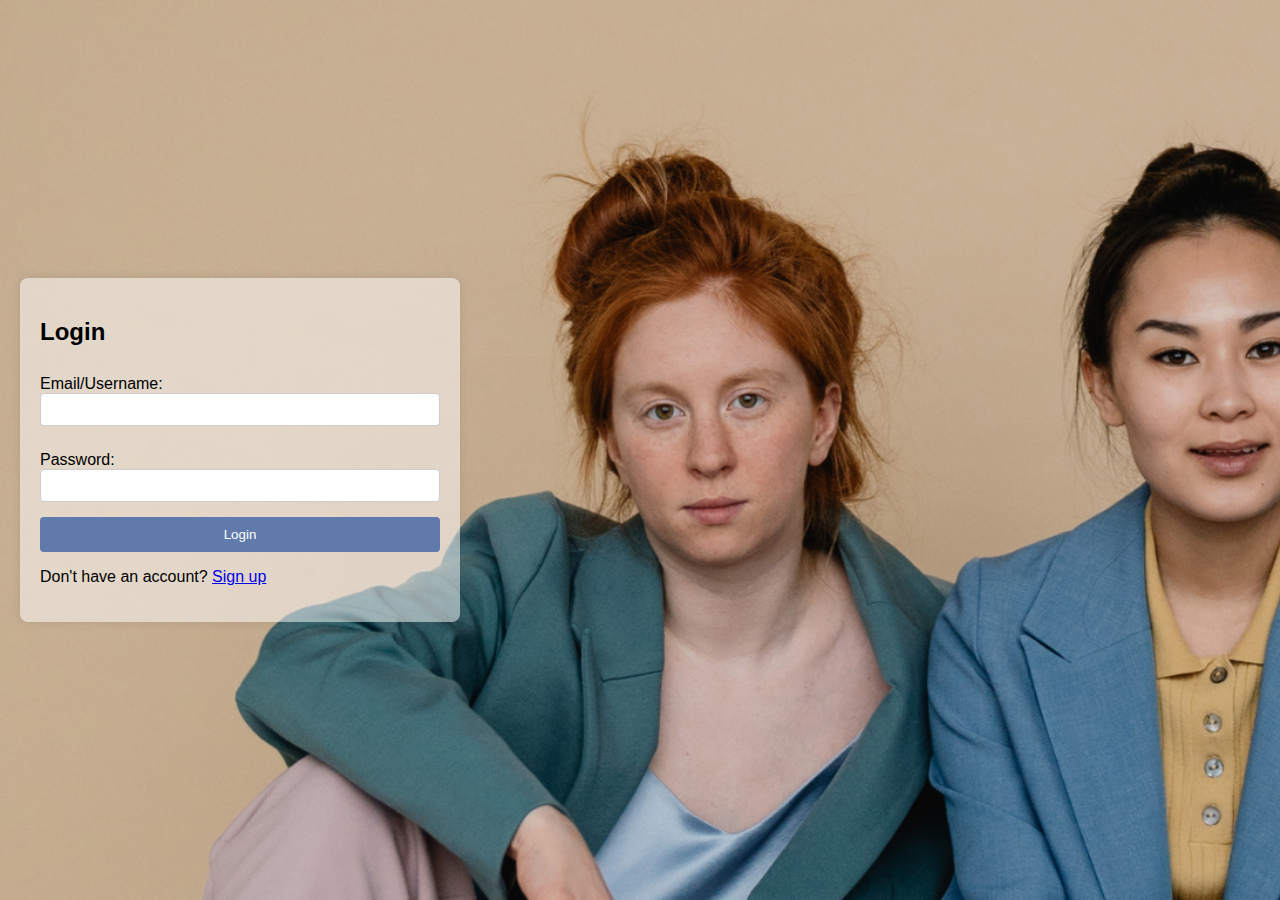
==== index.html @ 0d26b301 "Add files via upload" ====
<!DOCTYPE html>
<html lang="en">
<head>
    <meta charset="UTF-8">
    <meta name="viewport" content="width=device-width, initial-scale=1.0">
    <link rel="stylesheet" href="styles.css">
    <title>Sentiment Analysis Login</title>
</head>
<body>

    <div class="container">
        <form id="loginForm">
            <h2>Login</h2>
            <label for="loginEmail">Email/Username:</label>
            <input type="text" id="loginEmail" required>

            <label for="loginPassword">Password:</label>
            <input type="password" id="loginPassword" required>

            <button type="button" onclick="login()">Login</button>
        </form>

        <p>Don't have an account? <a href="signup.html">Sign up</a></p>
    </div>

    <script src="loginscript.js"></script>
    <script src="script.js"></script>
</body>
</html>
---- styles.css ----
body {
    font-family: 'Century Gothic', sans-serif;
    margin: 0;
    padding: 0;
    display: flex;
    align-items: center;
    justify-content: flex-start; /* Align to the left */
    height: 100vh;
    background-image: url('login.png'); /* Insert your image path here */
    background-size: cover;
    background-position: center;
    background-repeat: no-repeat;
}

.container {
    background-color: rgba(255, 255, 255, 0.5); /* Add some transparency to the container */
    padding: 20px;
    border-radius: 8px;
    box-shadow: 0 0 10px rgba(0, 0, 0, 0.1);
    margin-left: 20px; /* Add margin to the left side */
    width: 400px; /* Set the desired width */
    animation: fadeInFromBottom 2s ease-out; /* Apply fade-in animation */
}



form {
    display: flex;
    flex-direction: column;
}

label {
    margin-top: 10px;
}

input {
    margin-bottom: 15px;
    padding: 8px;
    border: 1px solid #ccc;
    border-radius: 4px;
}

button {
    padding: 10px;
    background-color: #617aac;
    color: #fff;
    border: none;
    border-radius: 4px;
    cursor: pointer;
}

button:hover {
    background-color: #0099a8;
}

/* Define the fade-in animation */
@keyframes fadeInFromBottom {
    from {
        opacity: 0;
        transform: translateY(20px);
    }
    to {
        opacity: 100;
        transform: translateY(0);
    }
}
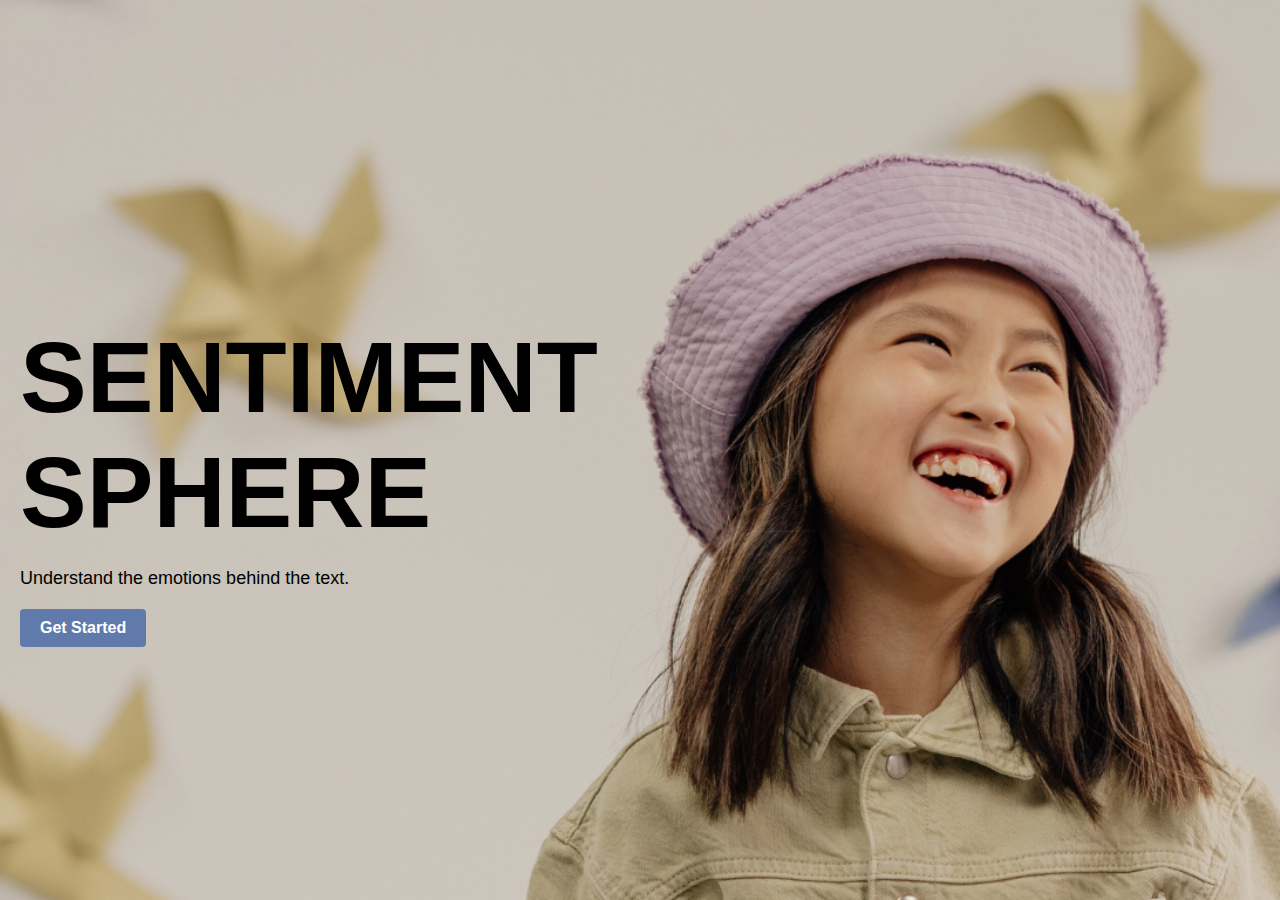
==== commit 372e8f7a: "Update and rename index1.html to index.html" ====
--- a/index.html
+++ b/index.html
@@ -3,27 +3,19 @@
 <head>
     <meta charset="UTF-8">
     <meta name="viewport" content="width=device-width, initial-scale=1.0">
-    <link rel="stylesheet" href="styles.css">
-    <title>Sentiment Analysis Login</title>
+    <link rel="stylesheet" href="homestyles.css">
+    <title>Sentiment Analysis Home</title>
 </head>
 <body>
 
-    <div class="container">
-        <form id="loginForm">
-            <h2>Login</h2>
-            <label for="loginEmail">Email/Username:</label>
-            <input type="text" id="loginEmail" required>
-
-            <label for="loginPassword">Password:</label>
-            <input type="password" id="loginPassword" required>
-
-            <button type="button" onclick="login()">Login</button>
-        </form>
-
-        <p>Don't have an account? <a href="signup.html">Sign up</a></p>
+    <div class="home-container">
+        <div class="home-content">
+            <h1>SENTIMENT SPHERE</h1>
+            <p>Understand the emotions behind the text.</p>
+            <a href="index2.html">Get Started</a>
+        </div>
     </div>
 
-    <script src="loginscript.js"></script>
     <script src="script.js"></script>
 </body>
 </html>
--- a/homestyles.css
+++ b/homestyles.css
@@ -0,0 +1,62 @@
+body {
+    font-family: 'Century Gothic', sans-serif;
+    margin: 0;
+    padding: 0;
+    display: flex;
+    align-items: center;
+    justify-content: flex-start; /* Align to the left */
+    height: 100vh;
+    background-image: url('Home.png'); /* Insert your home page image path here */
+    background-size: cover;
+    background-position: center;
+    background-repeat: no-repeat;
+}
+
+.home-container {
+    background-color: rgba(255, 255, 255, 0); /* Add some transparency to the container */
+    padding: 20px;
+    border-radius: 8px;
+    box-shadow: 0 0 10px rgba(0, 0, 0, 0);
+    text-align: left; /* Align the text to the left */
+    animation: fadeInFromBottom 2s ease-out; /* Apply fade-in animation */
+}
+
+.home-content {
+    max-width: 600px;
+}
+
+h1 {
+    font-size: 100px;
+    margin-bottom: 10px;
+}
+
+p {
+    font-size: 18px;
+    margin-bottom: 20px;
+}
+
+a {
+    display: inline-block;
+    padding: 10px 20px;
+    background-color: #617aac; /* Set the background color to matte light blue */
+    color: #fff; /* Set the font color to white */
+    text-decoration: none;
+    border-radius: 4px;
+    font-weight: bold;
+}
+
+a:hover {
+    background-color: #0099a8; /* Change the hover color if desired */
+}
+
+/* Define the fade-in animation */
+@keyframes fadeInFromBottom {
+    from {
+        opacity: 0;
+        transform: translateY(20px);
+    }
+    to {
+        opacity: 100;
+        transform: translateY(0);
+    }
+}
